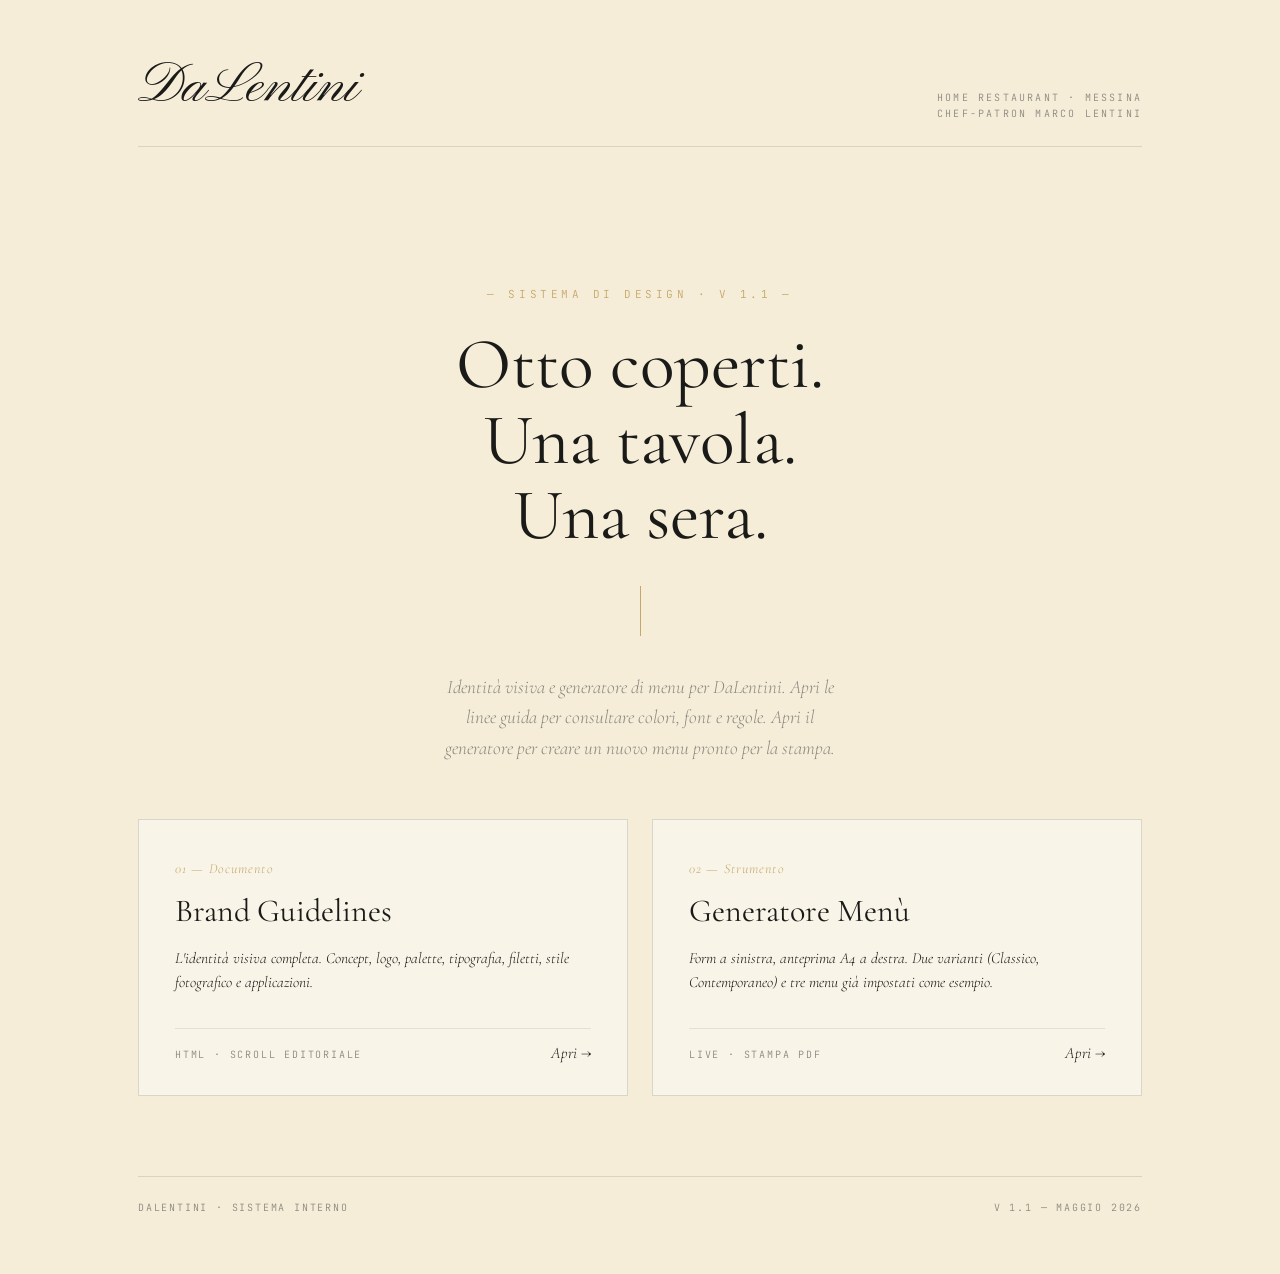
==== index.html @ bf4ef525 "init: DaLentini Menu & Brand Generator — primo commit" ====
<!DOCTYPE html>
<html lang="it">
<head>
<meta charset="UTF-8">
<title>DaLentini · Sistema</title>
<meta name="viewport" content="width=device-width, initial-scale=1.0">
<meta name="color-scheme" content="light">
<link rel="preconnect" href="https://fonts.googleapis.com">
<link rel="preconnect" href="https://fonts.gstatic.com" crossorigin>
<link href="https://fonts.googleapis.com/css2?family=Pinyon+Script&family=Cormorant+Garamond:ital,wght@0,300;0,400;0,500;1,300;1,400&family=Poppins:ital,wght@0,300;0,400;1,300;1,400&family=JetBrains+Mono:wght@400&display=swap" rel="stylesheet">
<style>
  :root{
    color-scheme: light;
    --cream:#F5EDD8;
    --ink:#1A1A18;
    --gold:#C4A86A;
    --warm-grey:#8C8880;
    --f-display:'Palace Script MT','Pinyon Script', cursive;
    --f-serif:'Cormorant Garamond','Palatino Linotype', Palatino, serif;
    --f-body:'Poppins', system-ui, sans-serif;
    --f-mono:'JetBrains Mono', ui-monospace, monospace;
  }
  *{ box-sizing: border-box; margin: 0; padding: 0;}
  body{
    background: var(--cream);
    color: var(--ink);
    font-family: var(--f-body);
    font-weight: 300;
    min-height: 100vh;
    -webkit-font-smoothing: antialiased;
    -moz-osx-font-smoothing: grayscale;
    display: flex;
    flex-direction: column;
  }
  .page{
    flex: 1;
    max-width: 1100px;
    width: 100%;
    margin: 0 auto;
    padding: 60px 48px;
    display: grid;
    grid-template-rows: auto 1fr auto;
    gap: 80px;
  }
  header{
    display: flex;
    justify-content: space-between;
    align-items: baseline;
    border-bottom: 1px solid color-mix(in srgb, var(--ink) 12%, transparent);
    padding-bottom: 24px;
  }
  .brand{
    font-family: var(--f-display);
    font-size: 56px;
    line-height: 1;
    color: var(--ink);
  }
  .stamp{
    font-family: var(--f-mono);
    font-size: 10px;
    letter-spacing: 0.22em;
    text-transform: uppercase;
    color: var(--warm-grey);
    text-align: right;
    line-height: 1.6;
  }

  .hero{
    display: flex;
    flex-direction: column;
    align-items: center;
    text-align: center;
    padding: 60px 0 20px;
  }
  .eyebrow{
    font-family: var(--f-mono);
    font-size: 11px;
    letter-spacing: 0.32em;
    text-transform: uppercase;
    color: var(--gold);
    margin-bottom: 26px;
  }
  .hero h1{
    font-family: var(--f-serif);
    font-weight: 400;
    font-size: clamp(40px, 6vw, 72px);
    line-height: 1.05;
    max-width: 14ch;
    text-wrap: balance;
  }
  .hero p{
    font-family: var(--f-serif);
    font-style: italic;
    font-size: clamp(16px, 1.5vw, 19px);
    color: var(--warm-grey);
    max-width: 52ch;
    margin-top: 22px;
    line-height: 1.6;
  }
  .hero-rule{
    width: 1px; height: 50px;
    background: var(--gold);
    margin: 32px 0 14px;
  }

  .cards{
    display: grid;
    grid-template-columns: 1fr 1fr;
    gap: 24px;
    margin-top: 36px;
  }
  .card{
    text-decoration: none;
    color: inherit;
    border: 1px solid color-mix(in srgb, var(--ink) 14%, transparent);
    padding: 40px 36px 32px;
    display: flex;
    flex-direction: column;
    gap: 16px;
    background: color-mix(in srgb, var(--cream) 60%, white);
    transition: all .2s ease;
    position: relative;
    min-height: 260px;
  }
  .card:hover{
    background: var(--ink);
    color: var(--cream);
    border-color: var(--ink);
  }
  .card:hover .num{ color: var(--gold);}
  .card:hover .arrow{ color: var(--gold);}
  .card:hover .meta{ color: color-mix(in srgb, var(--cream) 70%, transparent);}
  .num{
    font-family: var(--f-serif);
    font-style: italic;
    font-size: 14px;
    color: var(--gold);
    letter-spacing: 0.08em;
    transition: color .2s;
  }
  .card h2{
    font-family: var(--f-serif);
    font-weight: 400;
    font-size: 32px;
    line-height: 1.1;
    text-wrap: balance;
  }
  .card .desc{
    font-family: var(--f-serif);
    font-style: italic;
    font-size: 15.5px;
    line-height: 1.55;
    margin-top: 2px;
    flex: 1;
    text-wrap: pretty;
  }
  .card .meta{
    font-family: var(--f-mono);
    font-size: 10px;
    letter-spacing: 0.18em;
    text-transform: uppercase;
    color: var(--warm-grey);
    margin-top: 18px;
    padding-top: 14px;
    border-top: 1px solid color-mix(in srgb, currentColor 18%, transparent);
    display: flex;
    justify-content: space-between;
    align-items: baseline;
    transition: color .2s;
  }
  .card .arrow{
    font-family: var(--f-serif);
    font-style: italic;
    font-size: 16px;
    color: var(--ink);
    transition: color .2s;
    letter-spacing: 0;
    text-transform: none;
  }

  footer{
    border-top: 1px solid color-mix(in srgb, var(--ink) 12%, transparent);
    padding-top: 24px;
    display: flex;
    justify-content: space-between;
    font-family: var(--f-mono);
    font-size: 10px;
    letter-spacing: 0.18em;
    text-transform: uppercase;
    color: var(--warm-grey);
  }

  @media (max-width: 760px){
    .cards{ grid-template-columns: 1fr;}
    .page{ padding: 40px 24px; gap: 50px;}
    .brand{ font-size: 42px;}
  }
</style>
</head>
<body>
<div class="page">

  <header>
    <span class="brand">DaLentini</span>
    <span class="stamp">Home Restaurant · Messina<br>chef-patron Marco Lentini</span>
  </header>

  <main>
    <div class="hero">
      <div class="eyebrow">— Sistema di Design · v 1.1 —</div>
      <h1>Otto coperti.<br/>Una tavola.<br/>Una sera.</h1>
      <div class="hero-rule"></div>
      <p>Identità visiva e generatore di menu per <em>DaLentini</em>. Apri le linee guida per consultare colori, font e regole. Apri il generatore per creare un nuovo menu pronto per la stampa.</p>
    </div>

    <div class="cards">
      <a href="Brand Guidelines.html" class="card">
        <div class="num">01 — Documento</div>
        <h2>Brand Guidelines</h2>
        <div class="desc">L'identità visiva completa. Concept, logo, palette, tipografia, filetti, stile fotografico e applicazioni.</div>
        <div class="meta">
          <span>HTML · scroll editoriale</span>
          <span class="arrow">Apri →</span>
        </div>
      </a>
      <a href="Menu Generator.html" class="card">
        <div class="num">02 — Strumento</div>
        <h2>Generatore Menù</h2>
        <div class="desc">Form a sinistra, anteprima A4 a destra. Due varianti (Classico, Contemporaneo) e tre menu già impostati come esempio.</div>
        <div class="meta">
          <span>Live · stampa PDF</span>
          <span class="arrow">Apri →</span>
        </div>
      </a>
    </div>
  </main>

  <footer>
    <span>DaLentini · sistema interno</span>
    <span>v 1.1 — maggio 2026</span>
  </footer>

</div>
</body>
</html>
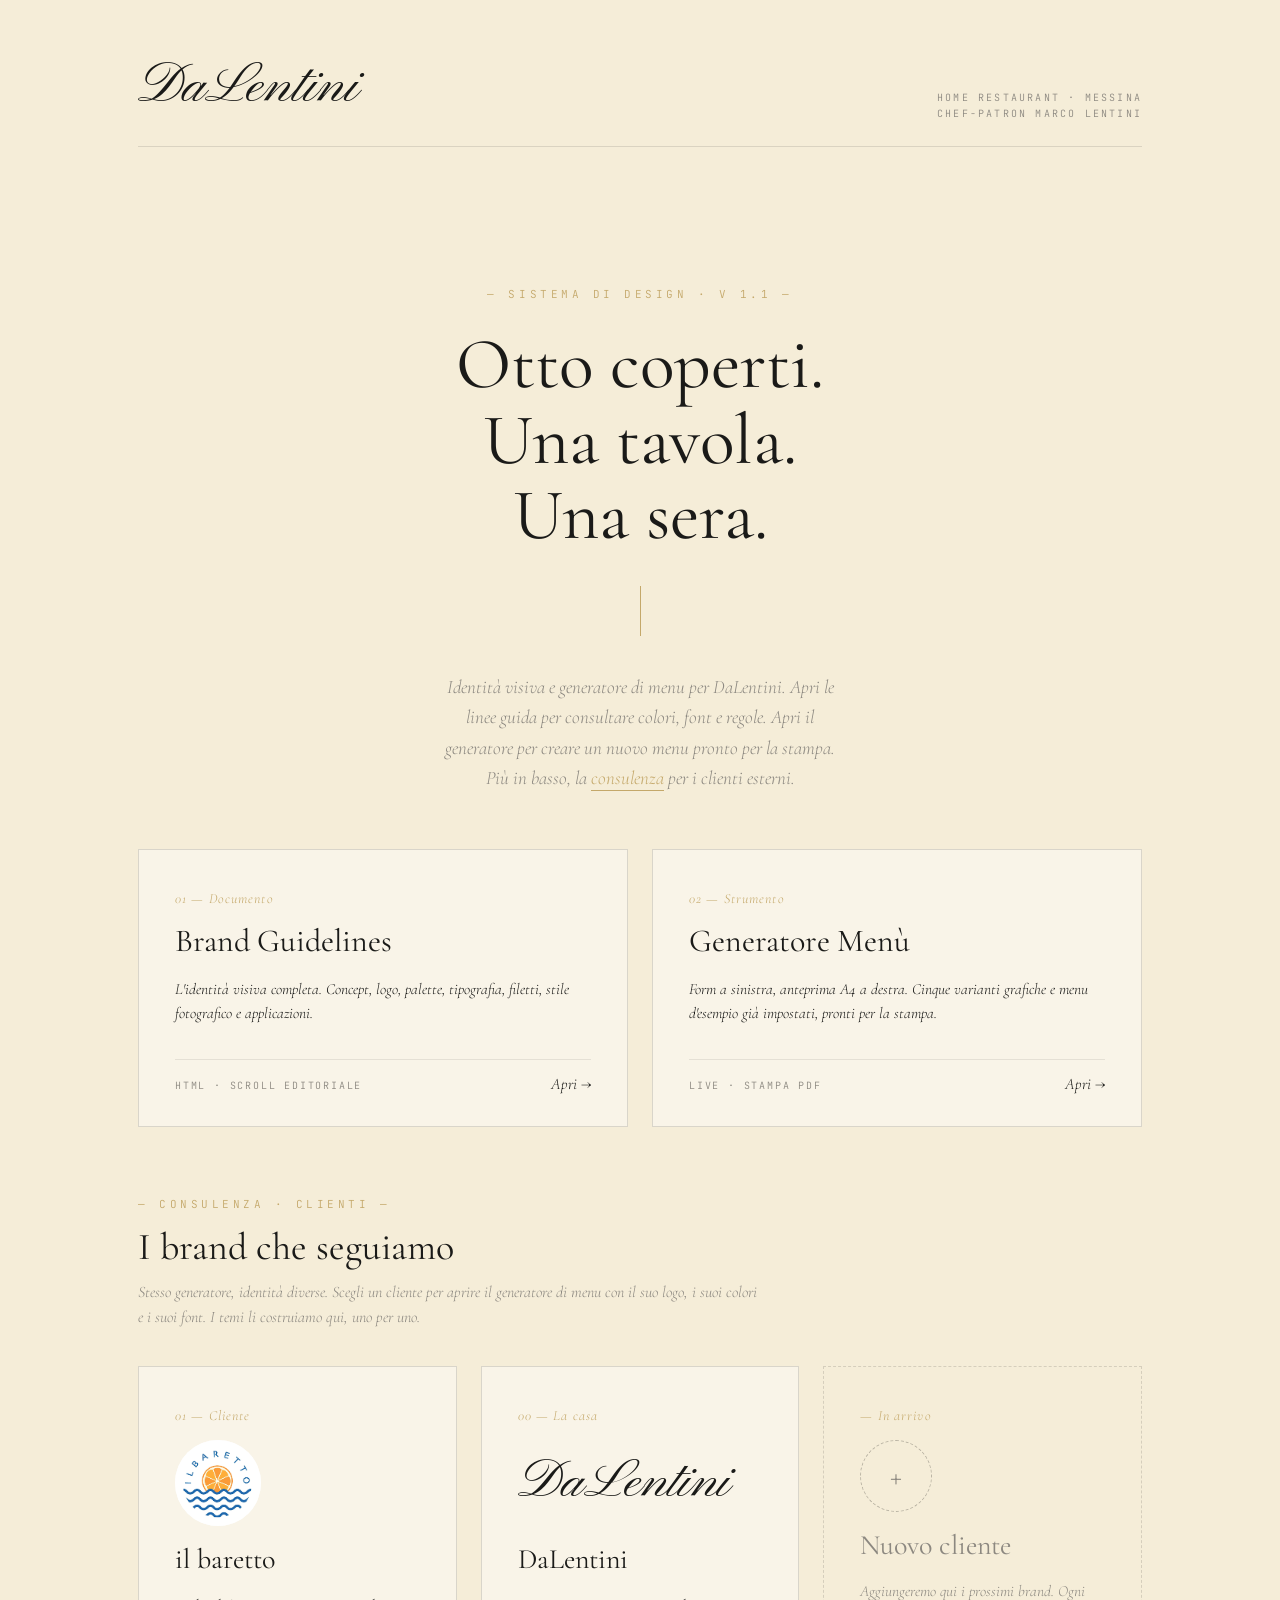
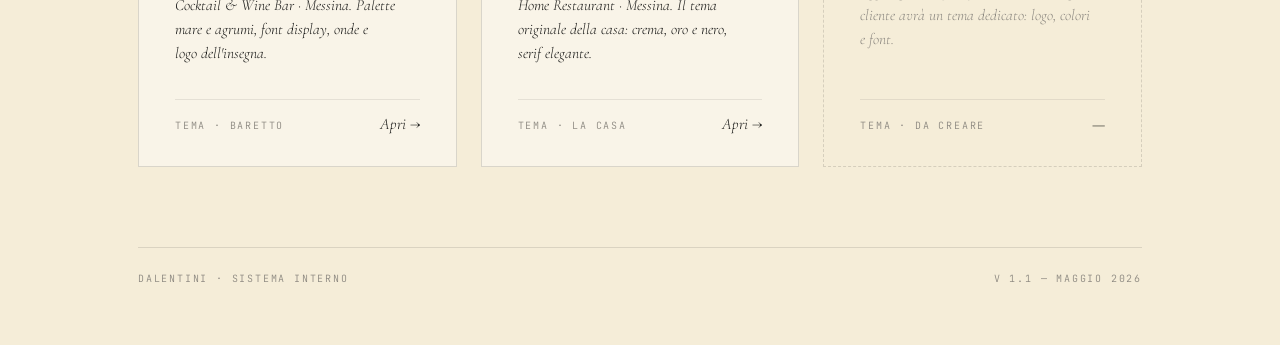
==== commit 3c8d96cb: "Add files via upload "Sezione Consulenza + tema il baretto"" ====
--- a/index.html
+++ b/index.html
@@ -5,6 +5,12 @@
 <title>DaLentini · Sistema</title>
 <meta name="viewport" content="width=device-width, initial-scale=1.0">
 <meta name="color-scheme" content="light">
+<link rel="manifest" href="manifest.webmanifest">
+<meta name="theme-color" content="#1A1A18">
+<meta name="apple-mobile-web-app-capable" content="yes">
+<meta name="apple-mobile-web-app-title" content="DaLentini">
+<link rel="apple-touch-icon" href="apple-touch-icon.png">
+<script>if('serviceWorker' in navigator){addEventListener('load',function(){navigator.serviceWorker.register('sw.js').catch(function(){})})}</script>
 <link rel="preconnect" href="https://fonts.googleapis.com">
 <link rel="preconnect" href="https://fonts.gstatic.com" crossorigin>
 <link href="https://fonts.googleapis.com/css2?family=Pinyon+Script&family=Cormorant+Garamond:ital,wght@0,300;0,400;0,500;1,300;1,400&family=Poppins:ital,wght@0,300;0,400;1,300;1,400&family=JetBrains+Mono:wght@400&display=swap" rel="stylesheet">
@@ -190,8 +196,83 @@
     color: var(--warm-grey);
   }
 
+  .hero-link{ color: var(--gold); text-decoration: none; border-bottom: 1px solid currentColor; padding-bottom: 1px;}
+  .hero-link:hover{ color: var(--ink);}
+
+  /* Consulenza · clienti */
+  .consulenza{ margin-top: 70px;}
+  .section-head{ max-width: 62ch; margin-bottom: 30px;}
+  .section-head .eyebrow{ margin-bottom: 16px;}
+  .section-title{
+    font-family: var(--f-serif);
+    font-weight: 400;
+    font-size: clamp(26px, 3vw, 38px);
+    line-height: 1.1;
+  }
+  .section-desc{
+    font-family: var(--f-serif);
+    font-style: italic;
+    font-size: 16px;
+    color: var(--warm-grey);
+    margin-top: 12px;
+    line-height: 1.55;
+  }
+  .client-cards{ grid-template-columns: 1fr 1fr 1fr;}
+  .client-card{ min-height: 280px;}
+  .client-logo{
+    height: 86px;
+    display: flex;
+    align-items: center;
+    justify-content: flex-start;
+    margin-bottom: 2px;
+  }
+  .client-logo img{ height: 86px; width: auto; object-fit: contain;}
+  .client-logo-chip{
+    width: 86px; height: 86px;
+    border-radius: 50%;
+    overflow: hidden;
+    background: #fff;
+    display: flex; align-items: center; justify-content: center;
+    flex: 0 0 auto;
+  }
+  .client-logo-chip img{ width: 86px; height: 86px; object-fit: contain;}
+  .client-logo-word{
+    font-family: var(--f-display);
+    font-size: 54px;
+    line-height: 1;
+    color: var(--ink);
+  }
+  .client-logo-empty{
+    width: 72px; height: 72px;
+    border: 1px dashed color-mix(in srgb, var(--ink) 28%, transparent);
+    border-radius: 50%;
+    display: flex; align-items: center; justify-content: center;
+    font-family: var(--f-serif);
+    font-size: 30px;
+    color: var(--warm-grey);
+  }
+  .client-card h3{
+    font-family: var(--f-serif);
+    font-weight: 400;
+    font-size: 28px;
+    line-height: 1.1;
+  }
+  .card-empty{
+    cursor: default;
+    background: transparent;
+    border-style: dashed;
+    color: var(--warm-grey);
+  }
+  .card-empty:hover{
+    background: transparent;
+    color: var(--warm-grey);
+    border-color: color-mix(in srgb, var(--ink) 20%, transparent);
+  }
+  .card-empty:hover .arrow{ color: var(--warm-grey);}
+
   @media (max-width: 760px){
     .cards{ grid-template-columns: 1fr;}
+    .client-cards{ grid-template-columns: 1fr;}
     .page{ padding: 40px 24px; gap: 50px;}
     .brand{ font-size: 42px;}
   }
@@ -210,7 +291,7 @@
       <div class="eyebrow">— Sistema di Design · v 1.1 —</div>
       <h1>Otto coperti.<br/>Una tavola.<br/>Una sera.</h1>
       <div class="hero-rule"></div>
-      <p>Identità visiva e generatore di menu per <em>DaLentini</em>. Apri le linee guida per consultare colori, font e regole. Apri il generatore per creare un nuovo menu pronto per la stampa.</p>
+      <p>Identità visiva e generatore di menu per <em>DaLentini</em>. Apri le linee guida per consultare colori, font e regole. Apri il generatore per creare un nuovo menu pronto per la stampa. Più in basso, la <a href="#consulenza" class="hero-link">consulenza</a> per i clienti esterni.</p>
     </div>
 
     <div class="cards">
@@ -223,16 +304,56 @@
           <span class="arrow">Apri →</span>
         </div>
       </a>
-      <a href="Menu Generator.html" class="card">
+      <a href="Menu Generator.html?client=dalentini" class="card">
         <div class="num">02 — Strumento</div>
         <h2>Generatore Menù</h2>
-        <div class="desc">Form a sinistra, anteprima A4 a destra. Due varianti (Classico, Contemporaneo) e tre menu già impostati come esempio.</div>
+        <div class="desc">Form a sinistra, anteprima A4 a destra. Cinque varianti grafiche e menu d'esempio già impostati, pronti per la stampa.</div>
         <div class="meta">
           <span>Live · stampa PDF</span>
           <span class="arrow">Apri →</span>
         </div>
       </a>
     </div>
+
+    <section id="consulenza" class="consulenza">
+      <div class="section-head">
+        <div class="eyebrow">— Consulenza · Clienti —</div>
+        <h2 class="section-title">I brand che seguiamo</h2>
+        <p class="section-desc">Stesso generatore, identità diverse. Scegli un cliente per aprire il generatore di menu con il suo logo, i suoi colori e i suoi font. I temi li costruiamo qui, uno per uno.</p>
+      </div>
+      <div class="cards client-cards">
+        <a href="Menu Generator.html?client=baretto" class="card client-card">
+          <div class="num">01 — Cliente</div>
+          <div class="client-logo client-logo-chip"><img src="baretto/baretto.png" alt="il baretto"></div>
+          <h3>il baretto</h3>
+          <div class="desc">Cocktail &amp; Wine Bar · Messina. Palette mare e agrumi, font display, onde e logo dell'insegna.</div>
+          <div class="meta">
+            <span>Tema · Baretto</span>
+            <span class="arrow">Apri →</span>
+          </div>
+        </a>
+        <a href="Menu Generator.html?client=dalentini" class="card client-card">
+          <div class="num">00 — La casa</div>
+          <div class="client-logo client-logo-word">DaLentini</div>
+          <h3>DaLentini</h3>
+          <div class="desc">Home Restaurant · Messina. Il tema originale della casa: crema, oro e nero, serif elegante.</div>
+          <div class="meta">
+            <span>Tema · La casa</span>
+            <span class="arrow">Apri →</span>
+          </div>
+        </a>
+        <div class="card client-card card-empty">
+          <div class="num">— In arrivo</div>
+          <div class="client-logo client-logo-empty">+</div>
+          <h3>Nuovo cliente</h3>
+          <div class="desc">Aggiungeremo qui i prossimi brand. Ogni cliente avrà un tema dedicato: logo, colori e font.</div>
+          <div class="meta">
+            <span>Tema · da creare</span>
+            <span class="arrow">—</span>
+          </div>
+        </div>
+      </div>
+    </section>
   </main>
 
   <footer>
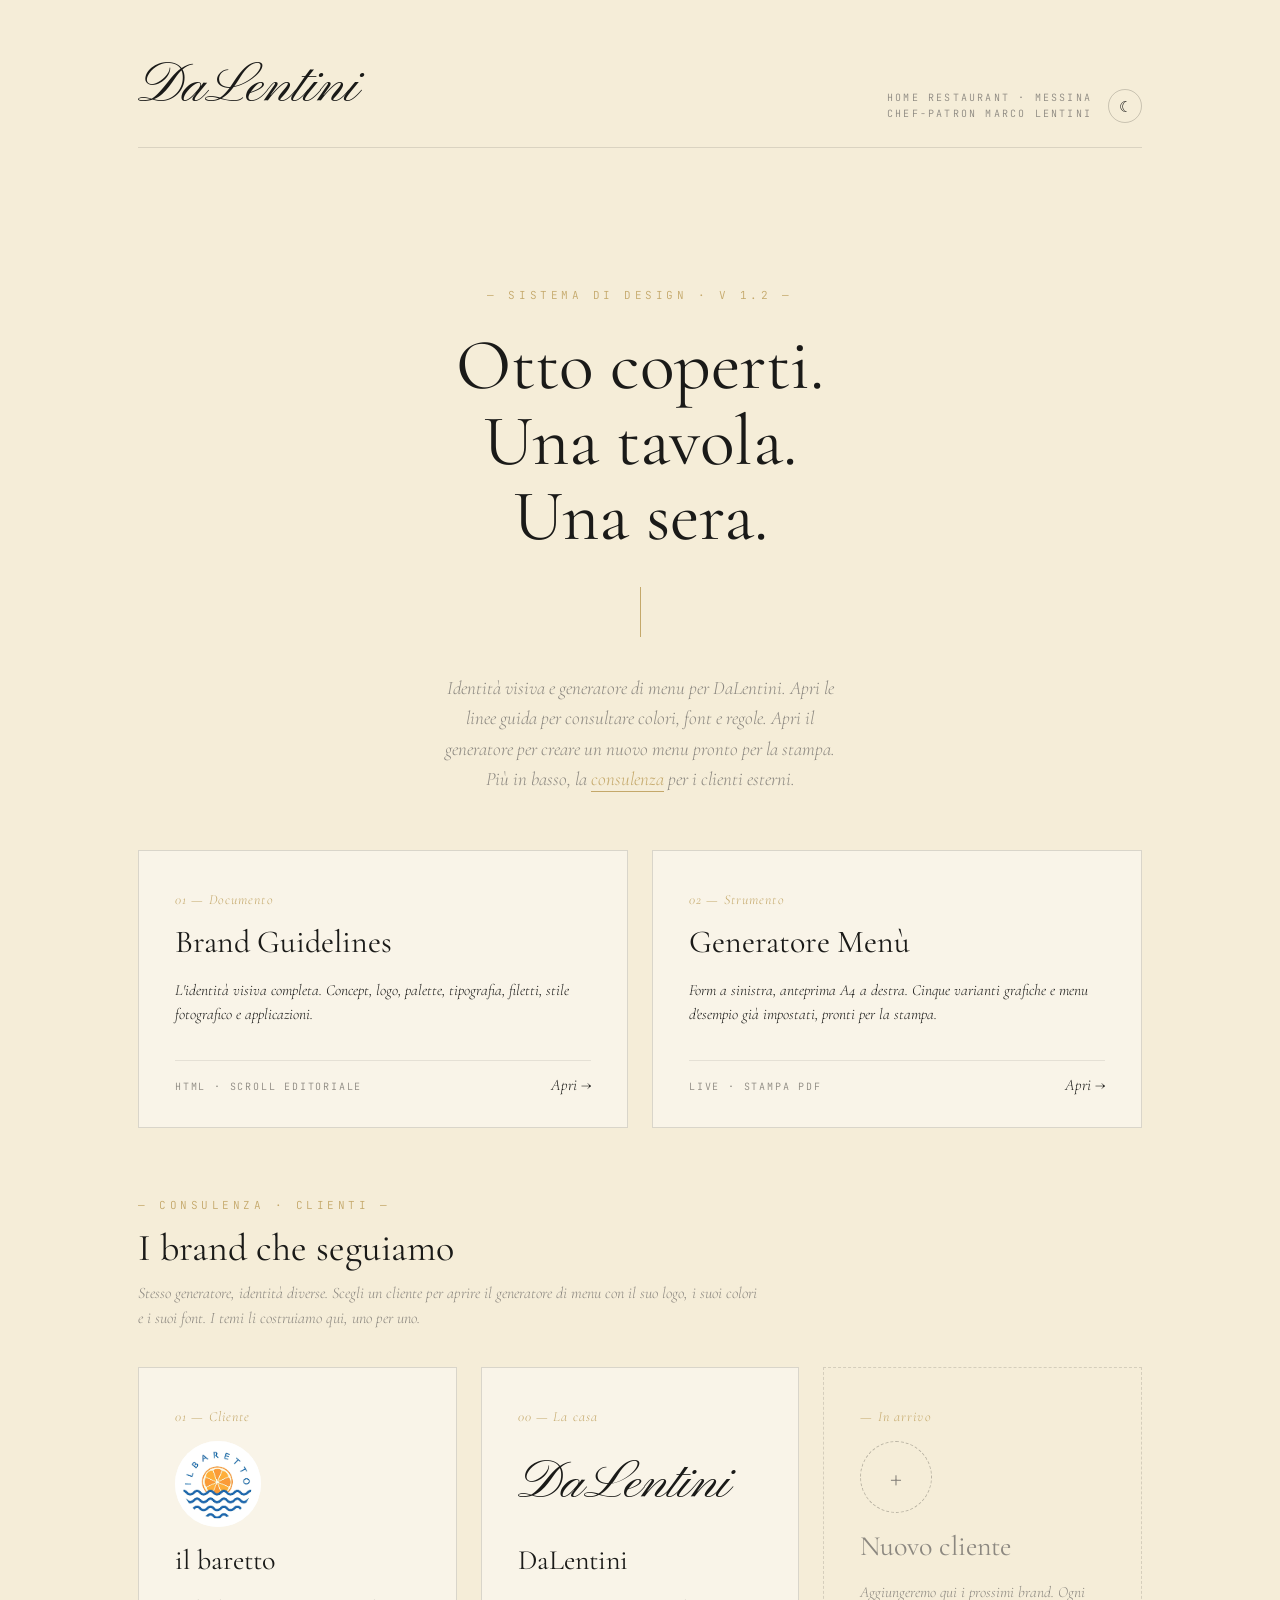
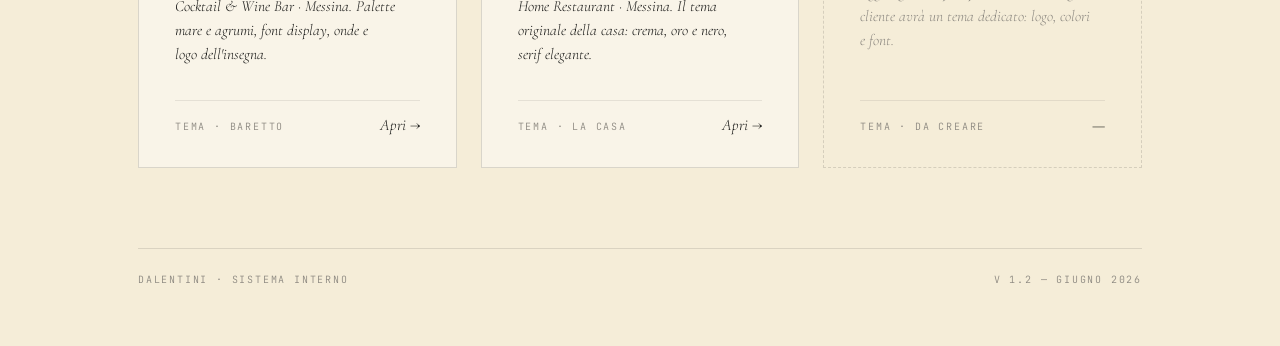
==== commit ceb59fdf: "feat: tema chiaro/scuro con toggle + anti dark-mode forzato, responsive, audit Risolve il "colore oc" ====
--- a/index.html
+++ b/index.html
@@ -4,7 +4,9 @@
 <meta charset="UTF-8">
 <title>DaLentini · Sistema</title>
 <meta name="viewport" content="width=device-width, initial-scale=1.0">
-<meta name="color-scheme" content="light">
+<meta name="color-scheme" content="light dark">
+<meta name="darkreader-lock">
+<script>(function(){try{var t=localStorage.getItem('ui.theme')||'light';document.documentElement.setAttribute('data-theme',t);}catch(e){document.documentElement.setAttribute('data-theme','light');}})();</script>
 <link rel="manifest" href="manifest.webmanifest">
 <meta name="theme-color" content="#1A1A18">
 <meta name="apple-mobile-web-app-capable" content="yes">
@@ -21,10 +23,19 @@
     --ink:#1A1A18;
     --gold:#C4A86A;
     --warm-grey:#8C8880;
+    --card: color-mix(in srgb, var(--cream) 60%, white);
     --f-display:'Palace Script MT','Pinyon Script', cursive;
     --f-serif:'Cormorant Garamond','Palatino Linotype', Palatino, serif;
     --f-body:'Poppins', system-ui, sans-serif;
     --f-mono:'JetBrains Mono', ui-monospace, monospace;
+  }
+  :root[data-theme="dark"]{
+    color-scheme: dark;
+    --cream:#16150F;
+    --ink:#F3ECD9;
+    --gold:#D8BE7E;
+    --warm-grey:#9A9382;
+    --card: color-mix(in srgb, var(--cream) 70%, #2a2820);
   }
   *{ box-sizing: border-box; margin: 0; padding: 0;}
   body{
@@ -70,6 +81,21 @@
     text-align: right;
     line-height: 1.6;
   }
+  .head-right{ display: flex; align-items: center; gap: 16px;}
+  .theme-toggle{
+    width: 34px; height: 34px;
+    flex: 0 0 auto;
+    border: 1px solid color-mix(in srgb, var(--ink) 20%, transparent);
+    background: transparent;
+    color: var(--ink);
+    border-radius: 50%;
+    cursor: pointer;
+    font-size: 15px; line-height: 1;
+    display: inline-flex; align-items: center; justify-content: center;
+    transition: all .2s ease;
+  }
+  .theme-toggle:hover{ background: var(--ink); color: var(--cream); border-color: var(--ink);}
+  :where(a, button):focus-visible{ outline: 2px solid var(--gold); outline-offset: 3px;}
 
   .hero{
     display: flex;
@@ -123,7 +149,7 @@
     display: flex;
     flex-direction: column;
     gap: 16px;
-    background: color-mix(in srgb, var(--cream) 60%, white);
+    background: var(--card);
     transition: all .2s ease;
     position: relative;
     min-height: 260px;
@@ -283,12 +309,15 @@
 
   <header>
     <span class="brand">DaLentini</span>
-    <span class="stamp">Home Restaurant · Messina<br>chef-patron Marco Lentini</span>
+    <div class="head-right">
+      <span class="stamp">Home Restaurant · Messina<br>chef-patron Marco Lentini</span>
+      <button class="theme-toggle" id="themeToggle" type="button" aria-label="Cambia tema chiaro/scuro" title="Cambia tema">☾</button>
+    </div>
   </header>
 
   <main>
     <div class="hero">
-      <div class="eyebrow">— Sistema di Design · v 1.1 —</div>
+      <div class="eyebrow">— Sistema di Design · v 1.2 —</div>
       <h1>Otto coperti.<br/>Una tavola.<br/>Una sera.</h1>
       <div class="hero-rule"></div>
       <p>Identità visiva e generatore di menu per <em>DaLentini</em>. Apri le linee guida per consultare colori, font e regole. Apri il generatore per creare un nuovo menu pronto per la stampa. Più in basso, la <a href="#consulenza" class="hero-link">consulenza</a> per i clienti esterni.</p>
@@ -358,9 +387,24 @@
 
   <footer>
     <span>DaLentini · sistema interno</span>
-    <span>v 1.1 — maggio 2026</span>
+    <span>v 1.2 — giugno 2026</span>
   </footer>
 
 </div>
+<script>
+  (function(){
+    var btn = document.getElementById('themeToggle');
+    if(!btn) return;
+    var root = document.documentElement;
+    function sync(){ btn.textContent = root.getAttribute('data-theme') === 'dark' ? '☀' : '☾'; }
+    sync();
+    btn.addEventListener('click', function(){
+      var next = root.getAttribute('data-theme') === 'dark' ? 'light' : 'dark';
+      root.setAttribute('data-theme', next);
+      try{ localStorage.setItem('ui.theme', next); }catch(e){}
+      sync();
+    });
+  })();
+</script>
 </body>
 </html>
